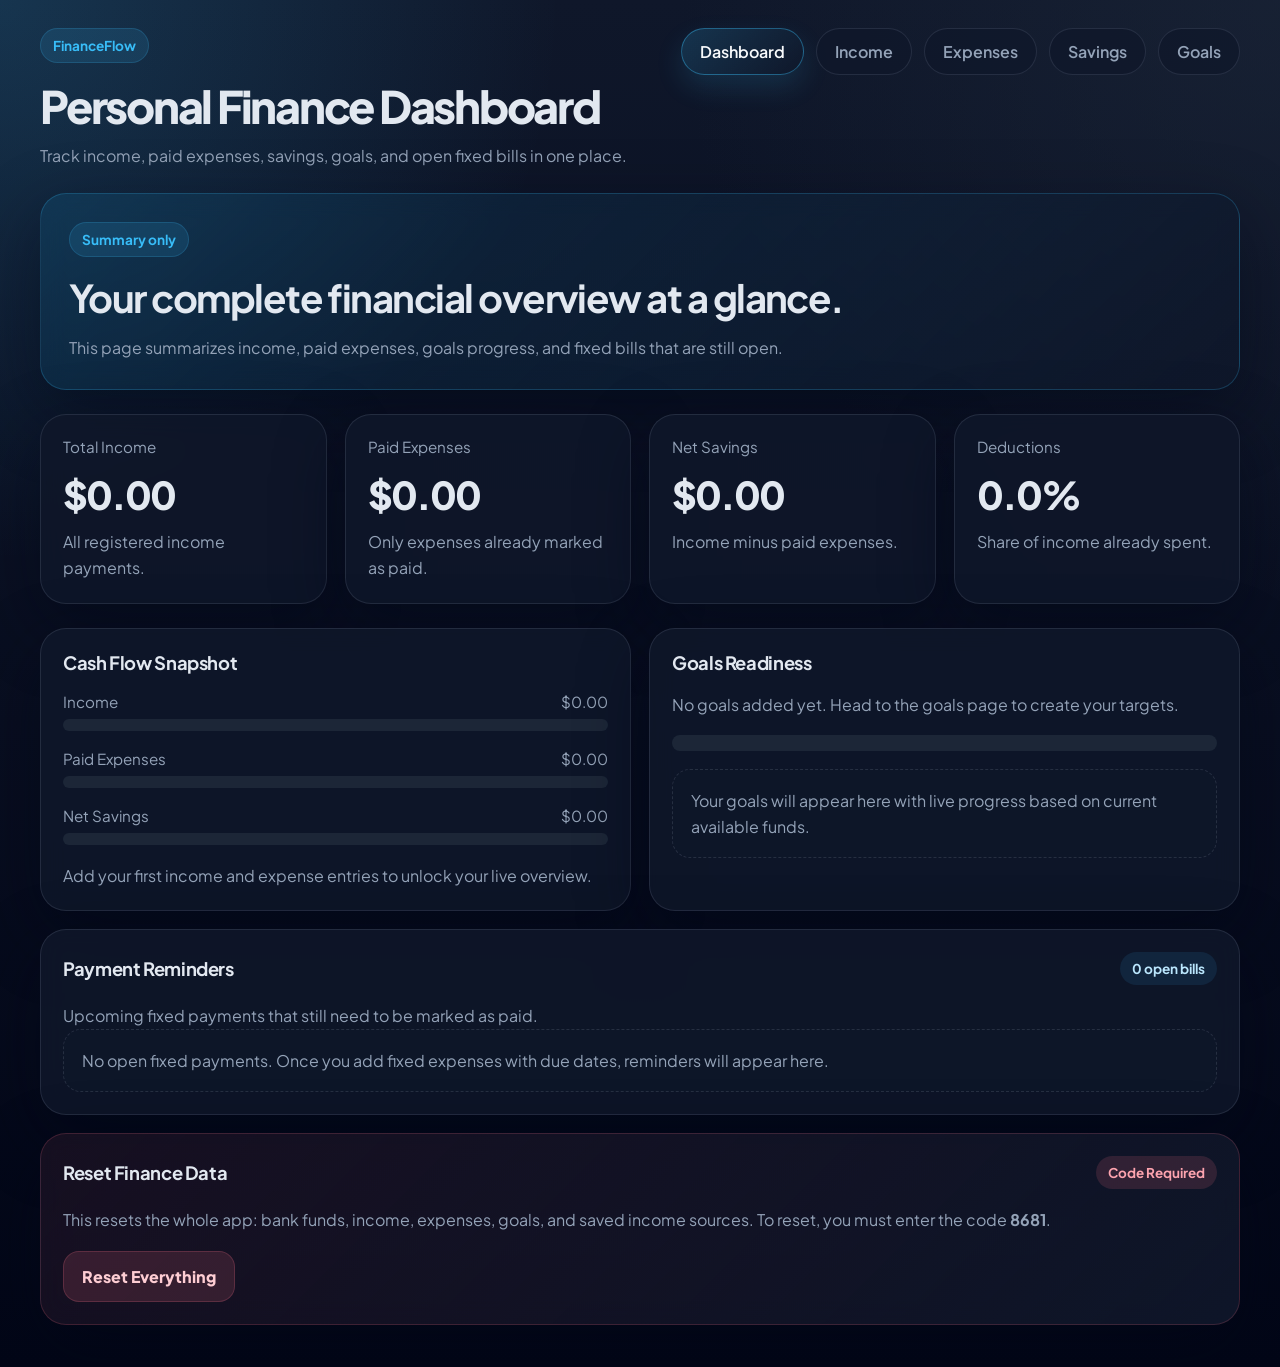
==== index.html @ 37f64ba7 "Update index.html" ====
<!DOCTYPE html>
<html lang="en">
<head>
  <meta charset="UTF-8">
  <meta name="viewport" content="width=device-width, initial-scale=1.0">
  <title>FinanceFlow | Dashboard</title>
  <link rel="preconnect" href="https://fonts.googleapis.com">
  <link rel="preconnect" href="https://fonts.gstatic.com" crossorigin>
  <link href="https://fonts.googleapis.com/css2?family=Plus+Jakarta+Sans:wght@400;500;600;700;800&display=swap" rel="stylesheet">
  <link rel="stylesheet" href="styles.css">
</head>
<body>
  <div class="app">
    <header class="topbar">
      <div class="brand">
        <span class="brand-badge">FinanceFlow</span>
        <h1>Personal Finance Dashboard</h1>
        <p>Track income, paid expenses, savings, goals, and open fixed bills in one place.</p>
      </div>

      <nav class="nav">
        <a class="active" href="index.html">Dashboard</a>
        <a href="income.html">Income</a>
        <a href="expenses.html">Expenses</a>
        <a href="savings.html">Savings</a>
        <a href="goals.html">Goals</a>
      </nav>
    </header>

    <section class="hero hero-dashboard">
      <div>
        <div class="hero-tag">Summary only</div>
        <h2>Your complete financial overview at a glance.</h2>
        <p>This page summarizes income, paid expenses, goals progress, and fixed bills that are still open.</p>
      </div>
    </section>

    <section class="stats-grid">
      <article class="card">
        <div class="metric-label">Total Income</div>
        <p class="metric-value" id="dashboard-income">$0.00</p>
        <p class="metric-meta">All registered income payments.</p>
      </article>

      <article class="card">
        <div class="metric-label">Paid Expenses</div>
        <p class="metric-value" id="dashboard-expenses">$0.00</p>
        <p class="metric-meta">Only expenses already marked as paid.</p>
      </article>

      <article class="card">
        <div class="metric-label">Net Savings</div>
        <p class="metric-value" id="dashboard-savings">$0.00</p>
        <p class="metric-meta" id="dashboard-note">Income minus paid expenses.</p>
      </article>

      <article class="card">
        <div class="metric-label">Deductions</div>
        <p class="metric-value" id="dashboard-deductions">0%</p>
        <p class="metric-meta">Share of income already spent.</p>
      </article>
    </section>

    <section class="grid-2">
      <article class="card">
        <h3 class="section-title">Cash Flow Snapshot</h3>

        <div class="snapshot">
          <div class="bar-row">
            <div class="bar-head">
              <span>Income</span>
              <span id="dashboard-income-line">$0.00</span>
            </div>
            <div class="progress-track">
              <div class="progress-fill fill-income" id="dashboard-income-bar"></div>
            </div>
          </div>

          <div class="bar-row">
            <div class="bar-head">
              <span>Paid Expenses</span>
              <span id="dashboard-expense-line">$0.00</span>
            </div>
            <div class="progress-track">
              <div class="progress-fill fill-expense" id="dashboard-expense-bar"></div>
            </div>
          </div>

          <div class="bar-row">
            <div class="bar-head">
              <span>Net Savings</span>
              <span id="dashboard-savings-line">$0.00</span>
            </div>
            <div class="progress-track">
              <div class="progress-fill fill-savings" id="dashboard-savings-bar"></div>
            </div>
          </div>
        </div>

        <p class="metric-meta" id="dashboard-summary" style="margin-top: 18px;">Add income and expenses to see your live cash flow.</p>
      </article>

      <article class="card">
        <h3 class="section-title">Goals Readiness</h3>
        <p class="metric-meta" id="dashboard-goal-copy">No goals added yet. Head to the goals page to create your targets.</p>

        <div class="progress-track large" style="margin: 18px 0;">
          <div class="progress-fill fill-goals" id="dashboard-goal-bar"></div>
        </div>

        <div id="dashboard-goal-list" class="list">
          <div class="empty-state">Your goals will appear here with live progress based on current available funds.</div>
        </div>
      </article>
    </section>

    <section class="card" style="margin-top: 18px;">
      <div class="inline-head">
        <h3 class="section-title" style="margin: 0;">Payment Reminders</h3>
        <span class="badge" id="dashboard-reminder-count">0 open bills</span>
      </div>

      <p class="metric-meta" id="dashboard-reminder-meta">Upcoming fixed payments that still need to be marked as paid.</p>

      <div id="dashboard-reminder-list" class="list">
        <div class="empty-state">No open fixed payments. Once you add fixed expenses with due dates, reminders will appear here.</div>
      </div>
    </section>

    <section class="card reset-card">
      <div class="inline-head">
        <h3 class="section-title" style="margin: 0;">Reset Finance Data</h3>
        <span class="status-pill status-bad">Code Required</span>
      </div>

      <p class="metric-meta">This resets the whole app: bank funds, income, expenses, goals, and saved income sources. To reset, you must enter the code <strong>8681</strong>.</p>

      <div class="action-row" style="margin-top: 18px;">
        <button type="button" class="button-danger" onclick="resetFinanceData()">Reset Everything</button>
      </div>
    </section>
  </div>

  <script src="app.js"></script>
</body>
</html>
---- styles.css ----
:root {
  --bg-main: #020617;
  --bg-alt: #0f172a;
  --panel: rgba(15, 23, 42, 0.9);
  --panel-strong: rgba(19, 32, 61, 0.96);
  --border: rgba(148, 163, 184, 0.16);
  --text: #e2e8f0;
  --muted: #94a3b8;
  --accent: #38bdf8;
  --accent-soft: rgba(56, 189, 248, 0.14);
  --success: #22c55e;
  --warning: #f59e0b;
  --danger: #fb7185;
  --shadow: 0 24px 70px rgba(2, 6, 23, 0.45);
  --radius-lg: 26px;
  --radius-md: 20px;
  --radius-sm: 16px;
}

* {
  box-sizing: border-box;
}

html {
  scroll-behavior: smooth;
}

body {
  margin: 0;
  min-height: 100vh;
  font-family: "Plus Jakarta Sans", sans-serif;
  color: var(--text);
  background:
    radial-gradient(circle at top left, rgba(56, 189, 248, 0.18), transparent 30%),
    radial-gradient(circle at top right, rgba(30, 41, 59, 0.55), transparent 32%),
    linear-gradient(180deg, #0f172a 0%, #020617 100%);
}

a {
  color: inherit;
  text-decoration: none;
}

button,
input,
select {
  font: inherit;
}

.app {
  width: min(1200px, calc(100% - 32px));
  margin: 0 auto;
  padding: 28px 0 42px;
}

.topbar {
  display: flex;
  justify-content: space-between;
  align-items: flex-start;
  gap: 18px;
  margin-bottom: 24px;
  flex-wrap: wrap;
}

.brand-badge {
  display: inline-flex;
  align-items: center;
  gap: 8px;
  padding: 8px 12px;
  border-radius: 999px;
  background: rgba(56, 189, 248, 0.12);
  border: 1px solid rgba(56, 189, 248, 0.18);
  color: var(--accent);
  font-size: 0.85rem;
  font-weight: 700;
}

.brand h1 {
  margin: 14px 0 8px;
  font-size: clamp(1.9rem, 4vw, 2.8rem);
  font-weight: 800;
  letter-spacing: -0.05em;
}

.brand p {
  margin: 0;
  color: var(--muted);
  max-width: 760px;
  line-height: 1.7;
}

.nav {
  display: flex;
  gap: 12px;
  flex-wrap: wrap;
}

.nav a {
  padding: 12px 18px;
  border-radius: 999px;
  border: 1px solid var(--border);
  background: rgba(15, 23, 42, 0.74);
  color: var(--muted);
  font-weight: 600;
  transition: 0.2s ease;
}

.nav a:hover,
.nav a.active {
  color: #f8fafc;
  border-color: rgba(56, 189, 248, 0.4);
  background: linear-gradient(135deg, rgba(56, 189, 248, 0.18), rgba(15, 23, 42, 0.95));
  box-shadow: 0 12px 28px rgba(56, 189, 248, 0.14);
}

.hero,
.card {
  background: var(--panel);
  border: 1px solid var(--border);
  border-radius: var(--radius-lg);
  box-shadow: var(--shadow);
  backdrop-filter: blur(12px);
}

.hero {
  display: grid;
  grid-template-columns: 1.3fr auto;
  gap: 20px;
  align-items: center;
  padding: 28px;
  margin-bottom: 24px;
}

.hero-dashboard {
  background: linear-gradient(135deg, rgba(14, 165, 233, 0.12), rgba(15, 23, 42, 0.92));
  border-color: rgba(56, 189, 248, 0.22);
}

.hero-income {
  background: linear-gradient(135deg, rgba(34, 197, 94, 0.12), rgba(15, 23, 42, 0.92));
  border-color: rgba(34, 197, 94, 0.18);
}

.hero-expenses {
  background: linear-gradient(135deg, rgba(251, 113, 133, 0.12), rgba(15, 23, 42, 0.92));
  border-color: rgba(251, 113, 133, 0.18);
}

.hero-savings {
  background: linear-gradient(135deg, rgba(56, 189, 248, 0.1), rgba(34, 197, 94, 0.1));
  border-color: rgba(56, 189, 248, 0.18);
}

.hero-goals {
  background: linear-gradient(135deg, rgba(245, 158, 11, 0.12), rgba(15, 23, 42, 0.92));
  border-color: rgba(245, 158, 11, 0.18);
}

.hero-tag {
  display: inline-flex;
  padding: 8px 12px;
  border-radius: 999px;
  background: rgba(56, 189, 248, 0.12);
  border: 1px solid rgba(56, 189, 248, 0.18);
  color: var(--accent);
  font-size: 0.85rem;
  font-weight: 700;
  margin-bottom: 16px;
}

.hero h2 {
  margin: 0;
  font-size: clamp(1.6rem, 4vw, 2.4rem);
  letter-spacing: -0.04em;
}

.hero p {
  margin: 12px 0 0;
  color: var(--muted);
  line-height: 1.7;
  max-width: 760px;
}

.hero-total {
  min-width: 220px;
  padding: 20px 22px;
  border-radius: 22px;
  background: rgba(15, 23, 42, 0.82);
  border: 1px solid rgba(148, 163, 184, 0.14);
  text-align: right;
}

.hero-total span {
  display: block;
  color: var(--muted);
  margin-bottom: 8px;
}

.hero-total strong {
  display: block;
  font-size: clamp(1.8rem, 4vw, 2.6rem);
  letter-spacing: -0.05em;
}

.stats-grid {
  display: grid;
  grid-template-columns: repeat(4, minmax(0, 1fr));
  gap: 18px;
  margin-bottom: 24px;
}

.stats-grid.three {
  grid-template-columns: repeat(3, minmax(0, 1fr));
}

.card {
  padding: 22px;
}

.metric-label {
  color: var(--muted);
  font-size: 0.95rem;
  margin-bottom: 14px;
}

.metric-value {
  margin: 0 0 10px;
  font-size: clamp(1.8rem, 3vw, 2.7rem);
  font-weight: 800;
  letter-spacing: -0.05em;
}

.metric-meta,
.subtle {
  margin: 0;
  color: var(--muted);
  line-height: 1.6;
}

.section-title {
  margin: 0 0 18px;
  font-size: 1.15rem;
  letter-spacing: -0.02em;
}

.grid-2 {
  display: grid;
  grid-template-columns: 1fr 1fr;
  gap: 18px;
}

.grid-2-wide {
  display: grid;
  grid-template-columns: 0.95fr 1.05fr;
  gap: 18px;
}

.stack {
  display: grid;
  gap: 18px;
}

.form-grid {
  display: grid;
  gap: 14px;
}

.form-field {
  display: grid;
  gap: 8px;
  color: var(--muted);
  font-size: 0.95rem;
}

.input,
.select {
  width: 100%;
  padding: 14px 16px;
  border-radius: var(--radius-sm);
  border: 1px solid rgba(148, 163, 184, 0.18);
  background: rgba(15, 23, 42, 0.9);
  color: var(--text);
  outline: none;
  transition: border-color 0.2s ease, box-shadow 0.2s ease;
}

.input:focus,
.select:focus {
  border-color: rgba(56, 189, 248, 0.55);
  box-shadow: 0 0 0 4px rgba(56, 189, 248, 0.12);
}

.button,
.button-secondary,
.button-danger {
  border: none;
  border-radius: var(--radius-sm);
  padding: 14px 18px;
  font-weight: 800;
  cursor: pointer;
  transition: transform 0.2s ease, box-shadow 0.2s ease, background 0.2s ease;
}

.button {
  background: linear-gradient(135deg, #38bdf8, #0ea5e9);
  color: #02111f;
}

.button:hover,
.button-secondary:hover,
.button-danger:hover {
  transform: translateY(-1px);
}

.button:hover {
  box-shadow: 0 14px 28px rgba(56, 189, 248, 0.24);
}

.button-secondary {
  background: rgba(56, 189, 248, 0.14);
  color: #bae6fd;
  border: 1px solid rgba(56, 189, 248, 0.22);
}

.button-secondary:hover {
  box-shadow: 0 12px 24px rgba(56, 189, 248, 0.14);
}

.button-danger {
  background: rgba(251, 113, 133, 0.14);
  color: #fecdd3;
  border: 1px solid rgba(251, 113, 133, 0.2);
}

.button-danger:hover {
  box-shadow: 0 12px 24px rgba(251, 113, 133, 0.12);
}

.button-small {
  padding: 10px 12px;
  font-size: 0.88rem;
  font-weight: 700;
}

.message {
  min-height: 22px;
  font-size: 0.92rem;
}

.message.error {
  color: #fda4af;
}

.message.success {
  color: #86efac;
}

.badge {
  display: inline-flex;
  align-items: center;
  padding: 8px 12px;
  border-radius: 999px;
  background: rgba(56, 189, 248, 0.1);
  color: #bae6fd;
  font-size: 0.85rem;
  font-weight: 700;
}

.list {
  display: grid;
  gap: 12px;
}

.list-item {
  display: flex;
  justify-content: space-between;
  gap: 16px;
  align-items: center;
  padding: 16px 18px;
  border-radius: 18px;
  background: rgba(15, 23, 42, 0.78);
  border: 1px solid rgba(148, 163, 184, 0.12);
}

.list-item strong {
  display: block;
  margin-bottom: 4px;
  font-size: 0.98rem;
}

.list-item span {
  color: var(--muted);
  font-size: 0.9rem;
}

.empty-state {
  padding: 18px;
  border-radius: 18px;
  background: rgba(15, 23, 42, 0.7);
  border: 1px dashed rgba(148, 163, 184, 0.18);
  color: var(--muted);
  line-height: 1.6;
}

.snapshot {
  display: grid;
  gap: 18px;
}

.bar-row {
  display: grid;
  gap: 8px;
}

.bar-head {
  display: flex;
  justify-content: space-between;
  gap: 12px;
  color: var(--muted);
  font-size: 0.95rem;
}

.progress-track {
  width: 100%;
  height: 12px;
  background: rgba(30, 41, 59, 0.88);
  border-radius: 999px;
  overflow: hidden;
}

.progress-track.large {
  height: 16px;
}

.progress-fill {
  height: 100%;
  width: 0;
  border-radius: inherit;
  transition: width 0.35s ease;
}

.fill-income {
  background: linear-gradient(90deg, #38bdf8, #0ea5e9);
}

.fill-expense {
  background: linear-gradient(90deg, #fb7185, #f43f5e);
}

.fill-savings {
  background: linear-gradient(90deg, #22c55e, #14b8a6);
}

.fill-goals {
  background: linear-gradient(90deg, #f59e0b, #38bdf8);
}

.goal-card {
  padding: 18px;
  border-radius: 20px;
  background: rgba(15, 23, 42, 0.78);
  border: 1px solid rgba(148, 163, 184, 0.12);
}

.goal-head {
  display: flex;
  justify-content: space-between;
  align-items: center;
  gap: 14px;
  flex-wrap: wrap;
  margin-bottom: 12px;
}

.goal-meta {
  display: flex;
  justify-content: space-between;
  gap: 14px;
  flex-wrap: wrap;
  margin-top: 10px;
  color: var(--muted);
  font-size: 0.92rem;
}

.goal-breakdown {
  display: grid;
  grid-template-columns: repeat(2, minmax(0, 1fr));
  gap: 12px;
  margin-top: 14px;
}

.goal-stat {
  padding: 14px;
  border-radius: 18px;
  background: rgba(2, 6, 23, 0.36);
  border: 1px solid rgba(148, 163, 184, 0.1);
}

.goal-stat span {
  display: block;
  color: var(--muted);
  font-size: 0.82rem;
  margin-bottom: 6px;
}

.goal-stat strong {
  font-size: 1rem;
  letter-spacing: -0.02em;
}

.status-pill {
  display: inline-flex;
  align-items: center;
  padding: 8px 12px;
  border-radius: 999px;
  font-size: 0.84rem;
  font-weight: 700;
}

.status-good {
  background: rgba(34, 197, 94, 0.14);
  color: #86efac;
}

.status-warn {
  background: rgba(245, 158, 11, 0.14);
  color: #fcd34d;
}

.status-bad {
  background: rgba(251, 113, 133, 0.14);
  color: #fda4af;
}

.tip-list {
  display: grid;
  gap: 12px;
}

.tip {
  padding: 16px 18px;
  border-radius: 18px;
  background: rgba(15, 23, 42, 0.78);
  border: 1px solid rgba(148, 163, 184, 0.12);
  color: var(--muted);
  line-height: 1.6;
}

.chart-wrap {
  position: relative;
  min-height: 320px;
}

.chart-empty {
  display: none;
  place-items: center;
  min-height: 260px;
  border-radius: 18px;
  background: rgba(15, 23, 42, 0.72);
  border: 1px dashed rgba(148, 163, 184, 0.18);
  color: var(--muted);
  text-align: center;
  padding: 20px;
  line-height: 1.6;
}

.inline-head {
  display: flex;
  justify-content: space-between;
  align-items: center;
  gap: 16px;
  margin-bottom: 18px;
  flex-wrap: wrap;
}

.action-row {
  display: flex;
  gap: 8px;
  flex-wrap: wrap;
  align-items: center;
}

.source-actions {
  display: flex;
  gap: 8px;
  flex-wrap: wrap;
  align-items: center;
}

.reset-card {
  margin-top: 18px;
  border-color: rgba(251, 113, 133, 0.18);
  background: linear-gradient(135deg, rgba(251, 113, 133, 0.08), rgba(15, 23, 42, 0.92));
}

@media (max-width: 980px) {
  .hero,
  .grid-2,
  .grid-2-wide {
    grid-template-columns: 1fr;
  }

  .hero-total {
    text-align: left;
  }

  .stats-grid,
  .stats-grid.three {
    grid-template-columns: 1fr;
  }
}

@media (max-width: 640px) {
  .app {
    width: min(100% - 20px, 100%);
    padding: 18px 0 28px;
  }

  .hero,
  .card {
    padding: 18px;
    border-radius: 20px;
  }

  .nav {
    width: 100%;
  }

  .nav a {
    flex: 1 1 calc(50% - 8px);
    text-align: center;
  }

  .list-item,
  .goal-head,
  .goal-meta {
    align-items: flex-start;
  }

  .goal-breakdown {
    grid-template-columns: 1fr;
  }
}
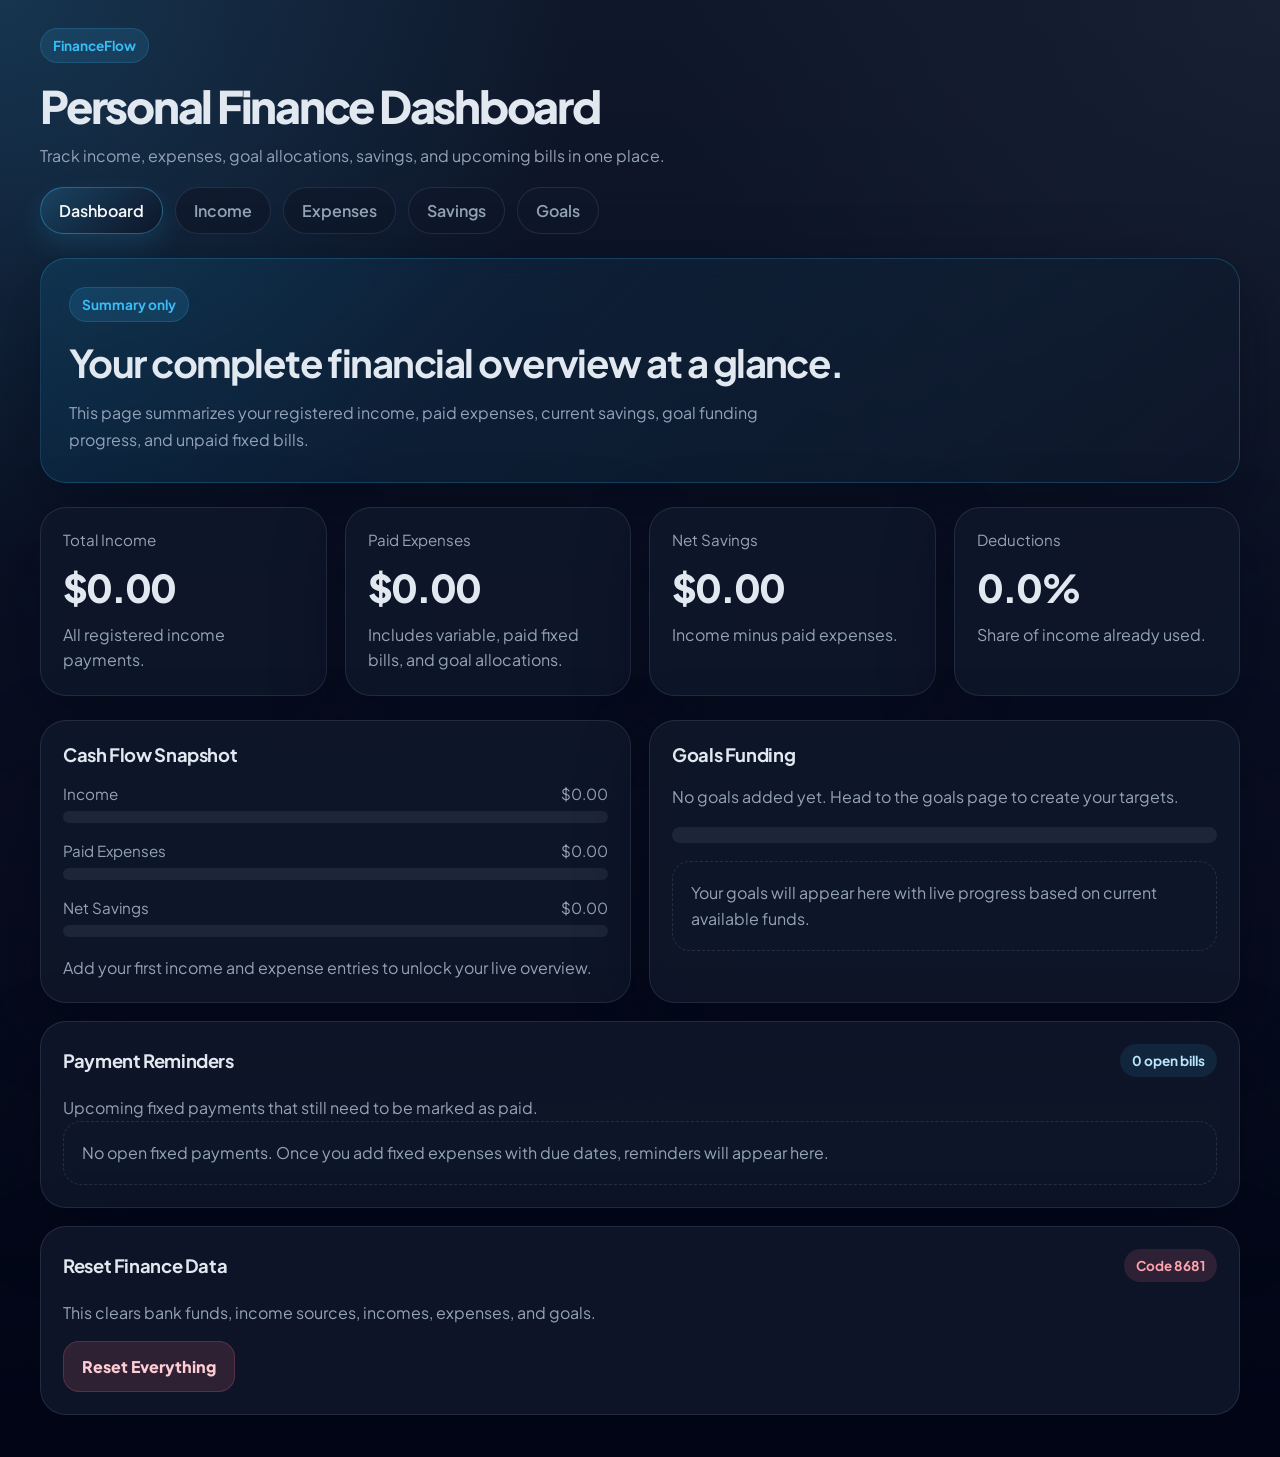
==== commit fcedd1d1: "Update index.html" ====
--- a/index.html
+++ b/index.html
@@ -15,7 +15,7 @@
       <div class="brand">
         <span class="brand-badge">FinanceFlow</span>
         <h1>Personal Finance Dashboard</h1>
-        <p>Track income, paid expenses, savings, goals, and open fixed bills in one place.</p>
+        <p>Track income, expenses, goal allocations, savings, and upcoming bills in one place.</p>
       </div>
 
       <nav class="nav">
@@ -31,7 +31,7 @@
       <div>
         <div class="hero-tag">Summary only</div>
         <h2>Your complete financial overview at a glance.</h2>
-        <p>This page summarizes income, paid expenses, goals progress, and fixed bills that are still open.</p>
+        <p>This page summarizes your registered income, paid expenses, current savings, goal funding progress, and unpaid fixed bills.</p>
       </div>
     </section>
 
@@ -45,7 +45,7 @@
       <article class="card">
         <div class="metric-label">Paid Expenses</div>
         <p class="metric-value" id="dashboard-expenses">$0.00</p>
-        <p class="metric-meta">Only expenses already marked as paid.</p>
+        <p class="metric-meta">Includes variable, paid fixed bills, and goal allocations.</p>
       </article>
 
       <article class="card">
@@ -57,7 +57,7 @@
       <article class="card">
         <div class="metric-label">Deductions</div>
         <p class="metric-value" id="dashboard-deductions">0%</p>
-        <p class="metric-meta">Share of income already spent.</p>
+        <p class="metric-meta">Share of income already used.</p>
       </article>
     </section>
 
@@ -101,7 +101,7 @@
       </article>
 
       <article class="card">
-        <h3 class="section-title">Goals Readiness</h3>
+        <h3 class="section-title">Goals Funding</h3>
         <p class="metric-meta" id="dashboard-goal-copy">No goals added yet. Head to the goals page to create your targets.</p>
 
         <div class="progress-track large" style="margin: 18px 0;">
@@ -109,7 +109,7 @@
         </div>
 
         <div id="dashboard-goal-list" class="list">
-          <div class="empty-state">Your goals will appear here with live progress based on current available funds.</div>
+          <div class="empty-state">Your goals will appear here with progress based on money allocated to each goal.</div>
         </div>
       </article>
     </section>
@@ -127,16 +127,14 @@
       </div>
     </section>
 
-    <section class="card reset-card">
+    <section class="card" style="margin-top: 18px;">
       <div class="inline-head">
         <h3 class="section-title" style="margin: 0;">Reset Finance Data</h3>
-        <span class="status-pill status-bad">Code Required</span>
+        <span class="status-pill status-bad">Code 8681</span>
       </div>
-
-      <p class="metric-meta">This resets the whole app: bank funds, income, expenses, goals, and saved income sources. To reset, you must enter the code <strong>8681</strong>.</p>
-
-      <div class="action-row" style="margin-top: 18px;">
-        <button type="button" class="button-danger" onclick="resetFinanceData()">Reset Everything</button>
+      <p class="metric-meta">This clears bank funds, income sources, incomes, expenses, and goals.</p>
+      <div class="action-row" style="margin-top: 16px;">
+        <button type="button" class="button-danger" id="reset-finance-button">Reset Everything</button>
       </div>
     </section>
   </div>
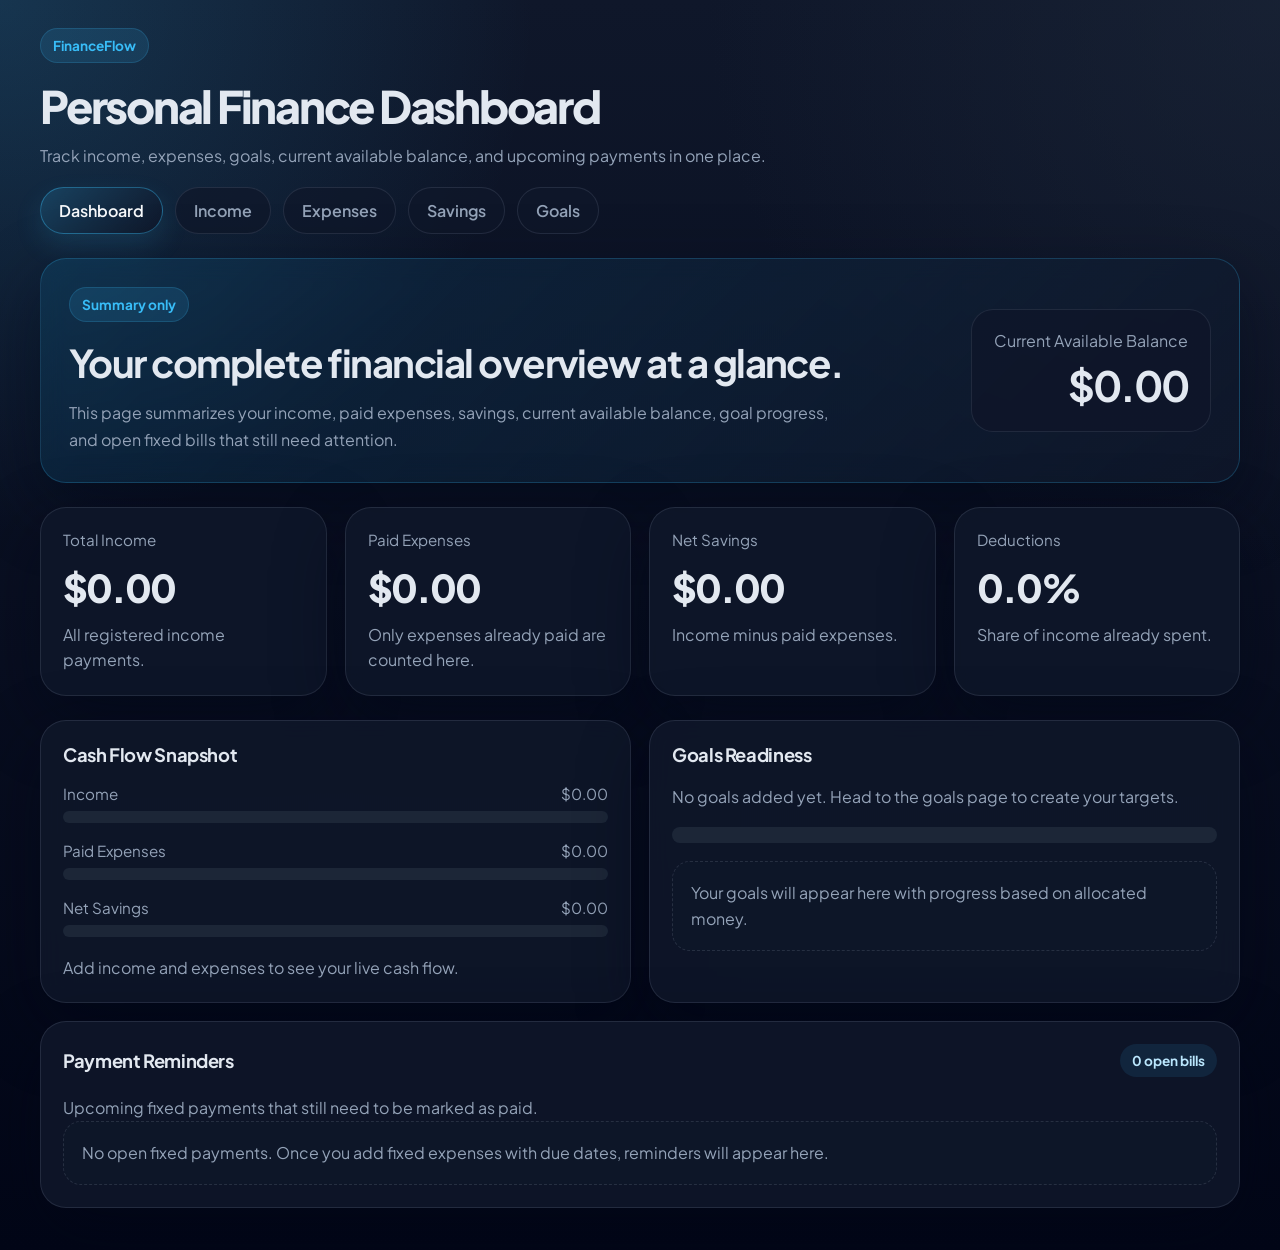
==== commit 54a51642: "Update index.html" ====
--- a/index.html
+++ b/index.html
@@ -15,7 +15,7 @@
       <div class="brand">
         <span class="brand-badge">FinanceFlow</span>
         <h1>Personal Finance Dashboard</h1>
-        <p>Track income, expenses, goal allocations, savings, and upcoming bills in one place.</p>
+        <p>Track income, expenses, goals, current available balance, and upcoming payments in one place.</p>
       </div>
 
       <nav class="nav">
@@ -31,7 +31,12 @@
       <div>
         <div class="hero-tag">Summary only</div>
         <h2>Your complete financial overview at a glance.</h2>
-        <p>This page summarizes your registered income, paid expenses, current savings, goal funding progress, and unpaid fixed bills.</p>
+        <p>This page summarizes your income, paid expenses, savings, current available balance, goal progress, and open fixed bills that still need attention.</p>
+      </div>
+
+      <div class="hero-total">
+        <span>Current Available Balance</span>
+        <strong id="dashboard-available-balance">$0.00</strong>
       </div>
     </section>
 
@@ -45,7 +50,7 @@
       <article class="card">
         <div class="metric-label">Paid Expenses</div>
         <p class="metric-value" id="dashboard-expenses">$0.00</p>
-        <p class="metric-meta">Includes variable, paid fixed bills, and goal allocations.</p>
+        <p class="metric-meta">Only expenses already paid are counted here.</p>
       </article>
 
       <article class="card">
@@ -57,7 +62,7 @@
       <article class="card">
         <div class="metric-label">Deductions</div>
         <p class="metric-value" id="dashboard-deductions">0%</p>
-        <p class="metric-meta">Share of income already used.</p>
+        <p class="metric-meta">Share of income already spent.</p>
       </article>
     </section>
 
@@ -101,7 +106,7 @@
       </article>
 
       <article class="card">
-        <h3 class="section-title">Goals Funding</h3>
+        <h3 class="section-title">Goals Readiness</h3>
         <p class="metric-meta" id="dashboard-goal-copy">No goals added yet. Head to the goals page to create your targets.</p>
 
         <div class="progress-track large" style="margin: 18px 0;">
@@ -109,7 +114,7 @@
         </div>
 
         <div id="dashboard-goal-list" class="list">
-          <div class="empty-state">Your goals will appear here with progress based on money allocated to each goal.</div>
+          <div class="empty-state">Your goals will appear here with progress based on allocated money.</div>
         </div>
       </article>
     </section>
@@ -126,17 +131,6 @@
         <div class="empty-state">No open fixed payments. Once you add fixed expenses with due dates, reminders will appear here.</div>
       </div>
     </section>
-
-    <section class="card" style="margin-top: 18px;">
-      <div class="inline-head">
-        <h3 class="section-title" style="margin: 0;">Reset Finance Data</h3>
-        <span class="status-pill status-bad">Code 8681</span>
-      </div>
-      <p class="metric-meta">This clears bank funds, income sources, incomes, expenses, and goals.</p>
-      <div class="action-row" style="margin-top: 16px;">
-        <button type="button" class="button-danger" id="reset-finance-button">Reset Everything</button>
-      </div>
-    </section>
   </div>
 
   <script src="app.js"></script>
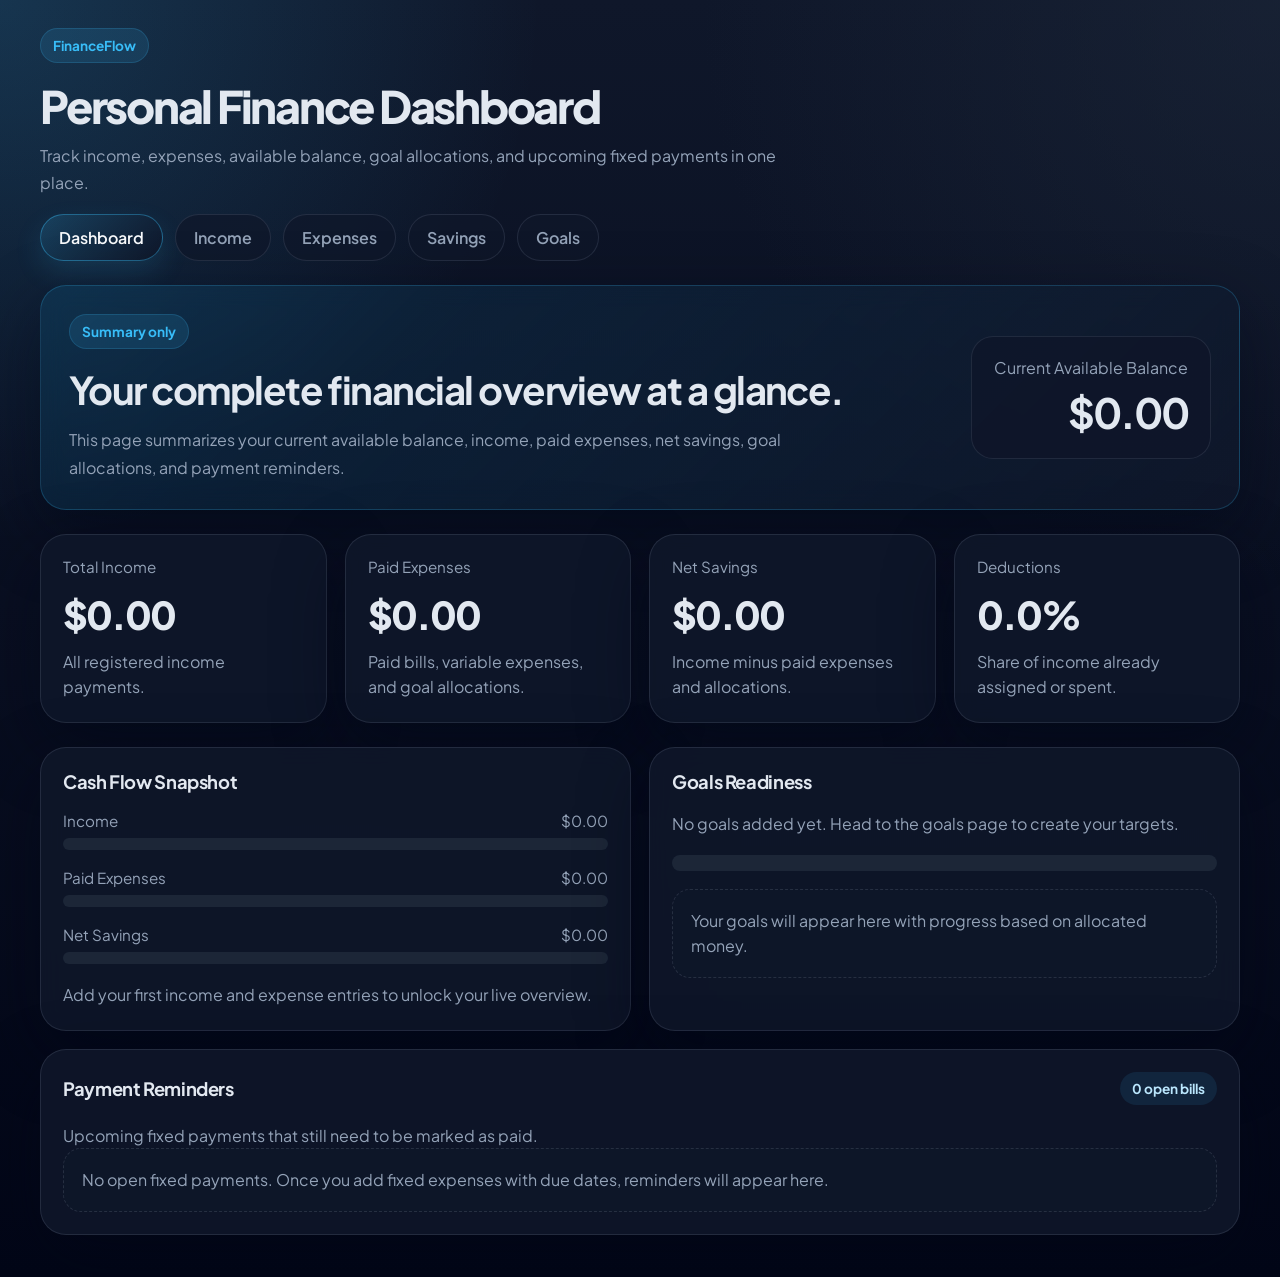
==== commit 5d9ec933: "Update index.html" ====
--- a/index.html
+++ b/index.html
@@ -15,7 +15,7 @@
       <div class="brand">
         <span class="brand-badge">FinanceFlow</span>
         <h1>Personal Finance Dashboard</h1>
-        <p>Track income, expenses, goals, current available balance, and upcoming payments in one place.</p>
+        <p>Track income, expenses, available balance, goal allocations, and upcoming fixed payments in one place.</p>
       </div>
 
       <nav class="nav">
@@ -31,7 +31,7 @@
       <div>
         <div class="hero-tag">Summary only</div>
         <h2>Your complete financial overview at a glance.</h2>
-        <p>This page summarizes your income, paid expenses, savings, current available balance, goal progress, and open fixed bills that still need attention.</p>
+        <p>This page summarizes your current available balance, income, paid expenses, net savings, goal allocations, and payment reminders.</p>
       </div>
 
       <div class="hero-total">
@@ -50,19 +50,19 @@
       <article class="card">
         <div class="metric-label">Paid Expenses</div>
         <p class="metric-value" id="dashboard-expenses">$0.00</p>
-        <p class="metric-meta">Only expenses already paid are counted here.</p>
+        <p class="metric-meta">Paid bills, variable expenses, and goal allocations.</p>
       </article>
 
       <article class="card">
         <div class="metric-label">Net Savings</div>
         <p class="metric-value" id="dashboard-savings">$0.00</p>
-        <p class="metric-meta" id="dashboard-note">Income minus paid expenses.</p>
+        <p class="metric-meta" id="dashboard-note">Income minus paid expenses and allocations.</p>
       </article>
 
       <article class="card">
         <div class="metric-label">Deductions</div>
         <p class="metric-value" id="dashboard-deductions">0%</p>
-        <p class="metric-meta">Share of income already spent.</p>
+        <p class="metric-meta">Share of income already assigned or spent.</p>
       </article>
     </section>
 
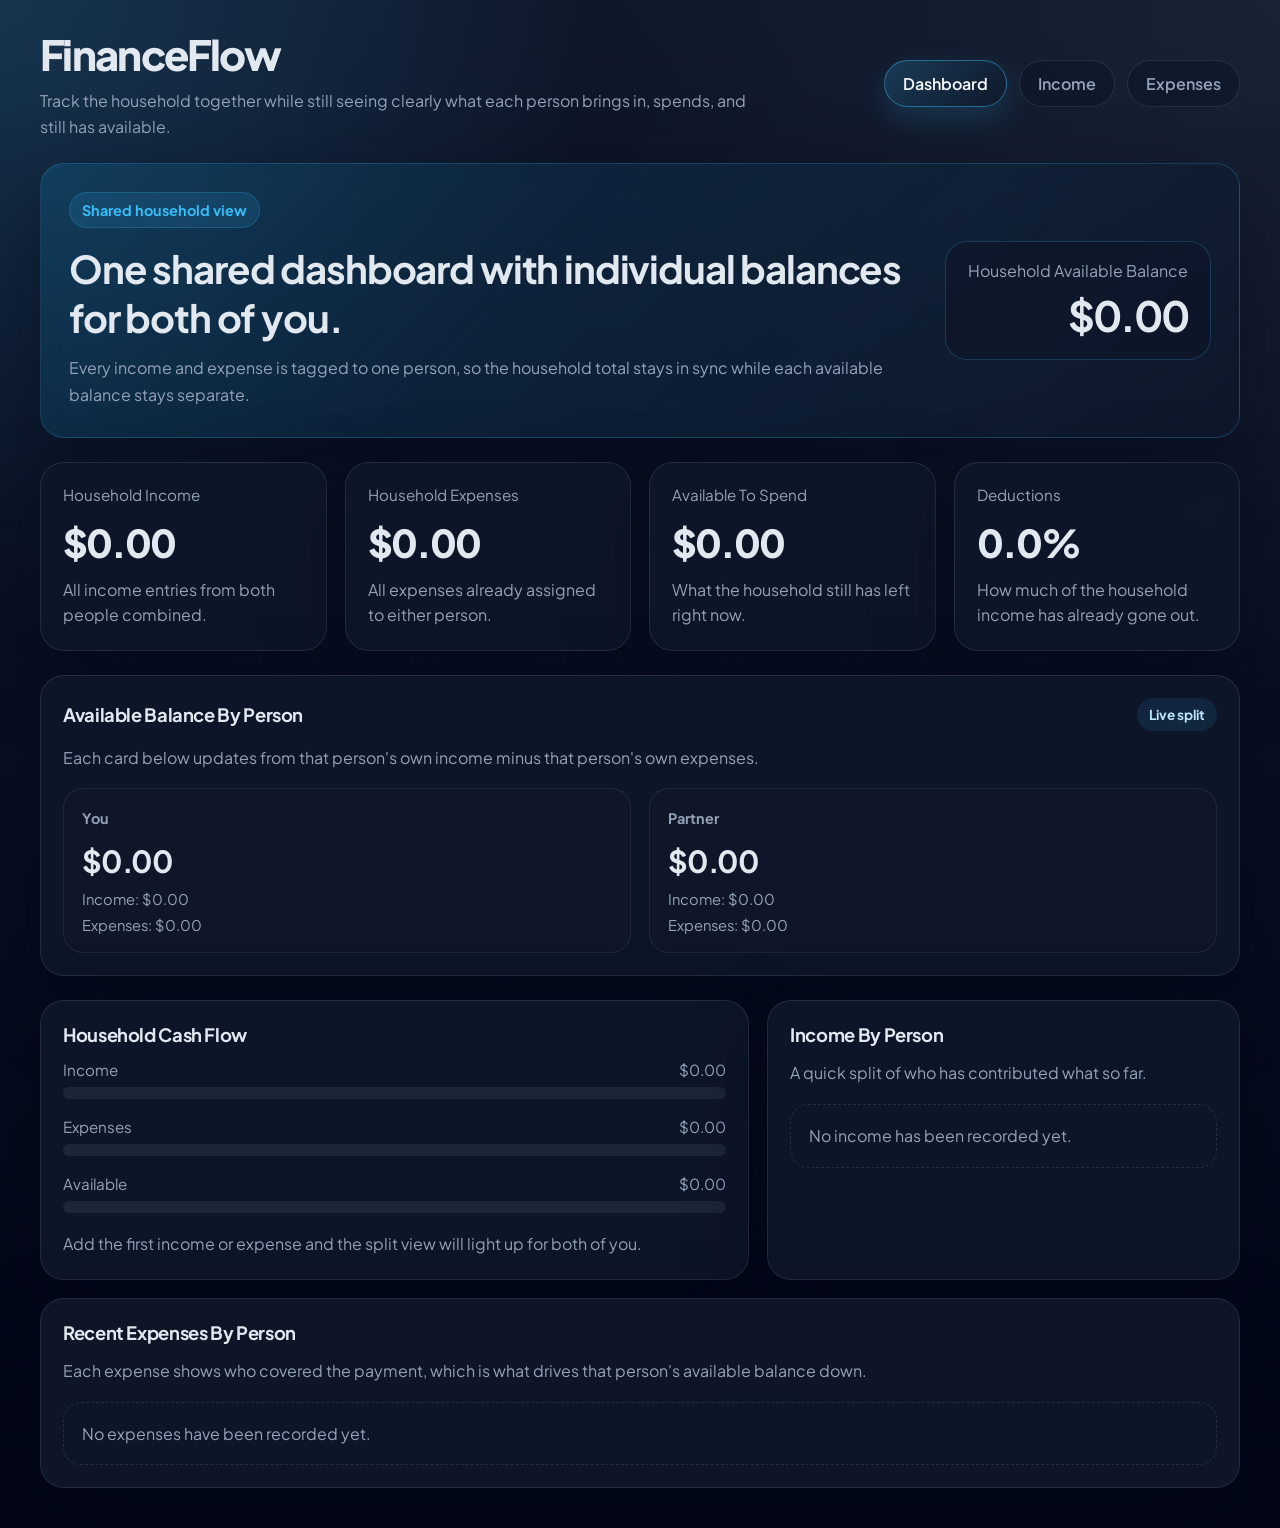
==== commit b75e328f: "Update index.html" ====
--- a/index.html
+++ b/index.html
@@ -7,128 +7,469 @@
   <link rel="preconnect" href="https://fonts.googleapis.com">
   <link rel="preconnect" href="https://fonts.gstatic.com" crossorigin>
   <link href="https://fonts.googleapis.com/css2?family=Plus+Jakarta+Sans:wght@400;500;600;700;800&display=swap" rel="stylesheet">
-  <link rel="stylesheet" href="styles.css">
+  <style>
+    :root {
+      --panel: rgba(15, 23, 42, 0.92);
+      --border: rgba(148, 163, 184, 0.16);
+      --text: #e2e8f0;
+      --muted: #94a3b8;
+      --accent: #38bdf8;
+      --shadow: 0 28px 80px rgba(2, 6, 23, 0.45);
+      --radius: 24px;
+    }
+
+    * { box-sizing: border-box; }
+
+    body {
+      margin: 0;
+      min-height: 100vh;
+      font-family: "Plus Jakarta Sans", sans-serif;
+      color: var(--text);
+      background:
+        radial-gradient(circle at top left, rgba(56, 189, 248, 0.18), transparent 30%),
+        radial-gradient(circle at top right, rgba(30, 41, 59, 0.65), transparent 34%),
+        linear-gradient(180deg, #0f172a 0%, #020617 100%);
+    }
+
+    a { color: inherit; text-decoration: none; }
+
+    .container {
+      width: min(1200px, calc(100% - 32px));
+      margin: 0 auto;
+      padding: 28px 0 40px;
+    }
+
+    .topbar {
+      display: flex;
+      justify-content: space-between;
+      align-items: center;
+      gap: 18px;
+      margin-bottom: 24px;
+      flex-wrap: wrap;
+    }
+
+    .brand h1 {
+      margin: 0;
+      font-size: clamp(1.7rem, 4vw, 2.6rem);
+      font-weight: 800;
+      letter-spacing: -0.04em;
+    }
+
+    .brand p {
+      margin: 8px 0 0;
+      color: var(--muted);
+      max-width: 720px;
+      line-height: 1.6;
+    }
+
+    .nav {
+      display: flex;
+      gap: 12px;
+      flex-wrap: wrap;
+    }
+
+    .nav a {
+      padding: 12px 18px;
+      border-radius: 999px;
+      border: 1px solid var(--border);
+      background: rgba(15, 23, 42, 0.72);
+      color: var(--muted);
+      font-weight: 600;
+      transition: 0.2s ease;
+    }
+
+    .nav a:hover,
+    .nav a.active {
+      color: #f8fafc;
+      border-color: rgba(56, 189, 248, 0.45);
+      background: linear-gradient(135deg, rgba(56, 189, 248, 0.2), rgba(15, 23, 42, 0.9));
+      box-shadow: 0 12px 30px rgba(56, 189, 248, 0.16);
+    }
+
+    .hero,
+    .card {
+      background: var(--panel);
+      border: 1px solid var(--border);
+      border-radius: var(--radius);
+      box-shadow: var(--shadow);
+      backdrop-filter: blur(10px);
+    }
+
+    .hero {
+      display: grid;
+      grid-template-columns: 1.2fr auto;
+      gap: 18px;
+      align-items: center;
+      padding: 28px;
+      margin-bottom: 24px;
+      background: linear-gradient(135deg, rgba(14, 165, 233, 0.16), rgba(15, 23, 42, 0.92));
+      border-color: rgba(56, 189, 248, 0.22);
+    }
+
+    .hero-tag {
+      display: inline-flex;
+      padding: 8px 12px;
+      border-radius: 999px;
+      background: rgba(56, 189, 248, 0.12);
+      border: 1px solid rgba(56, 189, 248, 0.2);
+      color: var(--accent);
+      font-size: 0.9rem;
+      font-weight: 700;
+      margin-bottom: 16px;
+    }
+
+    .hero h2 {
+      margin: 0;
+      font-size: clamp(1.6rem, 4vw, 2.4rem);
+      letter-spacing: -0.03em;
+    }
+
+    .hero p {
+      margin: 12px 0 0;
+      color: var(--muted);
+      line-height: 1.7;
+    }
+
+    .hero-total {
+      padding: 18px 22px;
+      min-width: 240px;
+      border-radius: 22px;
+      background: rgba(15, 23, 42, 0.78);
+      border: 1px solid rgba(56, 189, 248, 0.22);
+      text-align: right;
+    }
+
+    .hero-total span {
+      display: block;
+      color: var(--muted);
+      margin-bottom: 8px;
+    }
+
+    .hero-total strong {
+      font-size: clamp(1.8rem, 4vw, 2.6rem);
+      letter-spacing: -0.05em;
+    }
+
+    .stats-grid,
+    .person-grid,
+    .content-grid {
+      display: grid;
+      gap: 18px;
+    }
+
+    .stats-grid {
+      grid-template-columns: repeat(4, minmax(0, 1fr));
+      margin-bottom: 24px;
+    }
+
+    .person-grid {
+      grid-template-columns: repeat(auto-fit, minmax(220px, 1fr));
+    }
+
+    .content-grid {
+      grid-template-columns: 1.2fr 0.8fr;
+    }
+
+    .card { padding: 22px; }
+
+    .section-title {
+      margin: 0 0 14px;
+      font-size: 1.15rem;
+      letter-spacing: -0.02em;
+    }
+
+    .section-copy,
+    .stat-meta,
+    .subtle {
+      color: var(--muted);
+      line-height: 1.6;
+      margin: 0;
+    }
+
+    .stat-label {
+      color: var(--muted);
+      font-size: 0.95rem;
+      margin-bottom: 14px;
+    }
+
+    .stat-value {
+      font-size: clamp(1.8rem, 3vw, 2.7rem);
+      font-weight: 800;
+      letter-spacing: -0.05em;
+      margin: 0 0 10px;
+    }
+
+    .inline-head {
+      display: flex;
+      justify-content: space-between;
+      gap: 16px;
+      align-items: center;
+      margin-bottom: 14px;
+      flex-wrap: wrap;
+    }
+
+    .badge {
+      display: inline-flex;
+      align-items: center;
+      padding: 8px 12px;
+      border-radius: 999px;
+      background: rgba(56, 189, 248, 0.1);
+      color: #bae6fd;
+      font-size: 0.85rem;
+      font-weight: 700;
+    }
+
+    .person-card {
+      padding: 18px;
+      border-radius: 20px;
+      background: rgba(15, 23, 42, 0.74);
+      border: 1px solid rgba(148, 163, 184, 0.12);
+    }
+
+    .shared-card {
+      border-style: dashed;
+    }
+
+    .person-kicker {
+      display: inline-flex;
+      margin-bottom: 14px;
+      color: var(--muted);
+      font-size: 0.9rem;
+      font-weight: 700;
+    }
+
+    .person-card strong {
+      display: block;
+      font-size: 1.9rem;
+      letter-spacing: -0.04em;
+      margin-bottom: 10px;
+    }
+
+    .person-meta {
+      display: grid;
+      gap: 8px;
+      color: var(--muted);
+      font-size: 0.92rem;
+    }
+
+    .list {
+      display: grid;
+      gap: 12px;
+    }
+
+    .list-item {
+      display: flex;
+      justify-content: space-between;
+      gap: 16px;
+      padding: 16px 18px;
+      border-radius: 18px;
+      background: rgba(15, 23, 42, 0.78);
+      border: 1px solid rgba(148, 163, 184, 0.12);
+    }
+
+    .list-item strong {
+      display: block;
+      margin-bottom: 4px;
+      font-size: 0.98rem;
+    }
+
+    .item-meta {
+      display: flex;
+      gap: 10px;
+      flex-wrap: wrap;
+      color: var(--muted);
+      font-size: 0.9rem;
+    }
+
+    .empty-state {
+      padding: 18px;
+      border-radius: 18px;
+      background: rgba(15, 23, 42, 0.7);
+      border: 1px dashed rgba(148, 163, 184, 0.18);
+      color: var(--muted);
+      line-height: 1.6;
+    }
+
+    .bar-stack {
+      display: grid;
+      gap: 18px;
+    }
+
+    .bar-row {
+      display: grid;
+      gap: 8px;
+    }
+
+    .bar-header {
+      display: flex;
+      justify-content: space-between;
+      gap: 12px;
+      color: var(--muted);
+      font-size: 0.95rem;
+    }
+
+    .bar-track {
+      width: 100%;
+      height: 12px;
+      background: rgba(30, 41, 59, 0.86);
+      border-radius: 999px;
+      overflow: hidden;
+    }
+
+    .bar-fill {
+      height: 100%;
+      border-radius: inherit;
+      transition: width 0.35s ease;
+    }
+
+    .income-bar { background: linear-gradient(90deg, #38bdf8, #0ea5e9); }
+    .expense-bar { background: linear-gradient(90deg, #fb7185, #f43f5e); }
+    .available-bar { background: linear-gradient(90deg, #22c55e, #14b8a6); }
+
+    @media (max-width: 980px) {
+      .hero,
+      .content-grid {
+        grid-template-columns: 1fr;
+      }
+
+      .stats-grid {
+        grid-template-columns: repeat(2, minmax(0, 1fr));
+      }
+
+      .hero-total {
+        text-align: left;
+      }
+    }
+
+    @media (max-width: 640px) {
+      .container {
+        width: min(100% - 20px, 100%);
+        padding: 18px 0 28px;
+      }
+
+      .hero,
+      .card {
+        padding: 18px;
+        border-radius: 20px;
+      }
+
+      .stats-grid {
+        grid-template-columns: 1fr;
+      }
+
+      .nav {
+        width: 100%;
+      }
+
+      .nav a {
+        flex: 1 1 calc(50% - 8px);
+        text-align: center;
+      }
+    }
+  </style>
 </head>
 <body>
-  <div class="app">
+  <div class="container" id="dashboard-page">
     <header class="topbar">
       <div class="brand">
-        <span class="brand-badge">FinanceFlow</span>
-        <h1>Personal Finance Dashboard</h1>
-        <p>Track income, expenses, available balance, goal allocations, and upcoming fixed payments in one place.</p>
+        <h1>FinanceFlow</h1>
+        <p>Track the household together while still seeing clearly what each person brings in, spends, and still has available.</p>
       </div>
-
       <nav class="nav">
         <a class="active" href="index.html">Dashboard</a>
         <a href="income.html">Income</a>
         <a href="expenses.html">Expenses</a>
-        <a href="savings.html">Savings</a>
-        <a href="goals.html">Goals</a>
       </nav>
     </header>
 
-    <section class="hero hero-dashboard">
+    <section class="hero">
       <div>
-        <div class="hero-tag">Summary only</div>
-        <h2>Your complete financial overview at a glance.</h2>
-        <p>This page summarizes your current available balance, income, paid expenses, net savings, goal allocations, and payment reminders.</p>
+        <div class="hero-tag">Shared household view</div>
+        <h2>One shared dashboard with individual balances for both of you.</h2>
+        <p>Every income and expense is tagged to one person, so the household total stays in sync while each available balance stays separate.</p>
       </div>
-
       <div class="hero-total">
-        <span>Current Available Balance</span>
-        <strong id="dashboard-available-balance">$0.00</strong>
+        <span>Household Available Balance</span>
+        <strong id="dashboard-household-available">$0.00</strong>
       </div>
     </section>
 
     <section class="stats-grid">
       <article class="card">
-        <div class="metric-label">Total Income</div>
-        <p class="metric-value" id="dashboard-income">$0.00</p>
-        <p class="metric-meta">All registered income payments.</p>
-      </article>
-
-      <article class="card">
-        <div class="metric-label">Paid Expenses</div>
-        <p class="metric-value" id="dashboard-expenses">$0.00</p>
-        <p class="metric-meta">Paid bills, variable expenses, and goal allocations.</p>
-      </article>
-
-      <article class="card">
-        <div class="metric-label">Net Savings</div>
-        <p class="metric-value" id="dashboard-savings">$0.00</p>
-        <p class="metric-meta" id="dashboard-note">Income minus paid expenses and allocations.</p>
-      </article>
-
-      <article class="card">
-        <div class="metric-label">Deductions</div>
-        <p class="metric-value" id="dashboard-deductions">0%</p>
-        <p class="metric-meta">Share of income already assigned or spent.</p>
+        <div class="stat-label">Household Income</div>
+        <p class="stat-value" id="total-income">$0.00</p>
+        <p class="stat-meta">All income entries from both people combined.</p>
+      </article>
+      <article class="card">
+        <div class="stat-label">Household Expenses</div>
+        <p class="stat-value" id="total-expenses">$0.00</p>
+        <p class="stat-meta">All expenses already assigned to either person.</p>
+      </article>
+      <article class="card">
+        <div class="stat-label">Available To Spend</div>
+        <p class="stat-value" id="total-available">$0.00</p>
+        <p class="stat-meta">What the household still has left right now.</p>
+      </article>
+      <article class="card">
+        <div class="stat-label">Deductions</div>
+        <p class="stat-value" id="deductions-value">0%</p>
+        <p class="stat-meta">How much of the household income has already gone out.</p>
       </article>
     </section>
 
-    <section class="grid-2">
-      <article class="card">
-        <h3 class="section-title">Cash Flow Snapshot</h3>
-
-        <div class="snapshot">
+    <section class="card" style="margin-bottom: 24px;">
+      <div class="inline-head">
+        <h3 class="section-title" style="margin: 0;">Available Balance By Person</h3>
+        <span class="badge">Live split</span>
+      </div>
+      <p class="section-copy">Each card below updates from that person's own income minus that person's own expenses.</p>
+      <div id="person-stats" class="person-grid" style="margin-top: 18px;"></div>
+      <p id="shared-data-note" class="subtle" style="display: none; margin-top: 18px;"></p>
+    </section>
+
+    <section class="content-grid">
+      <article class="card">
+        <h3 class="section-title">Household Cash Flow</h3>
+        <div class="bar-stack">
           <div class="bar-row">
-            <div class="bar-head">
+            <div class="bar-header">
               <span>Income</span>
-              <span id="dashboard-income-line">$0.00</span>
+              <span id="income-line">$0.00</span>
             </div>
-            <div class="progress-track">
-              <div class="progress-fill fill-income" id="dashboard-income-bar"></div>
+            <div class="bar-track"><div class="bar-fill income-bar" id="income-bar"></div></div>
+          </div>
+          <div class="bar-row">
+            <div class="bar-header">
+              <span>Expenses</span>
+              <span id="expense-line">$0.00</span>
             </div>
+            <div class="bar-track"><div class="bar-fill expense-bar" id="expense-bar"></div></div>
           </div>
-
           <div class="bar-row">
-            <div class="bar-head">
-              <span>Paid Expenses</span>
-              <span id="dashboard-expense-line">$0.00</span>
+            <div class="bar-header">
+              <span>Available</span>
+              <span id="available-line">$0.00</span>
             </div>
-            <div class="progress-track">
-              <div class="progress-fill fill-expense" id="dashboard-expense-bar"></div>
-            </div>
-          </div>
-
-          <div class="bar-row">
-            <div class="bar-head">
-              <span>Net Savings</span>
-              <span id="dashboard-savings-line">$0.00</span>
-            </div>
-            <div class="progress-track">
-              <div class="progress-fill fill-savings" id="dashboard-savings-bar"></div>
-            </div>
+            <div class="bar-track"><div class="bar-fill available-bar" id="available-bar"></div></div>
           </div>
         </div>
-
-        <p class="metric-meta" id="dashboard-summary" style="margin-top: 18px;">Add income and expenses to see your live cash flow.</p>
-      </article>
-
-      <article class="card">
-        <h3 class="section-title">Goals Readiness</h3>
-        <p class="metric-meta" id="dashboard-goal-copy">No goals added yet. Head to the goals page to create your targets.</p>
-
-        <div class="progress-track large" style="margin: 18px 0;">
-          <div class="progress-fill fill-goals" id="dashboard-goal-bar"></div>
+        <p class="section-copy" id="summary-text" style="margin-top: 18px;">Add income and expenses to activate the shared household view.</p>
+      </article>
+
+      <article class="card">
+        <h3 class="section-title">Income By Person</h3>
+        <p class="section-copy" style="margin-bottom: 18px;">A quick split of who has contributed what so far.</p>
+        <div id="income-split-list" class="list">
+          <div class="empty-state">No income has been recorded yet.</div>
         </div>
-
-        <div id="dashboard-goal-list" class="list">
-          <div class="empty-state">Your goals will appear here with progress based on allocated money.</div>
-        </div>
       </article>
     </section>
 
     <section class="card" style="margin-top: 18px;">
-      <div class="inline-head">
-        <h3 class="section-title" style="margin: 0;">Payment Reminders</h3>
-        <span class="badge" id="dashboard-reminder-count">0 open bills</span>
-      </div>
-
-      <p class="metric-meta" id="dashboard-reminder-meta">Upcoming fixed payments that still need to be marked as paid.</p>
-
-      <div id="dashboard-reminder-list" class="list">
-        <div class="empty-state">No open fixed payments. Once you add fixed expenses with due dates, reminders will appear here.</div>
+      <h3 class="section-title">Recent Expenses By Person</h3>
+      <p class="section-copy" style="margin-bottom: 18px;">Each expense shows who covered the payment, which is what drives that person's available balance down.</p>
+      <div id="expense-split-list" class="list">
+        <div class="empty-state">No expenses have been recorded yet.</div>
       </div>
     </section>
   </div>
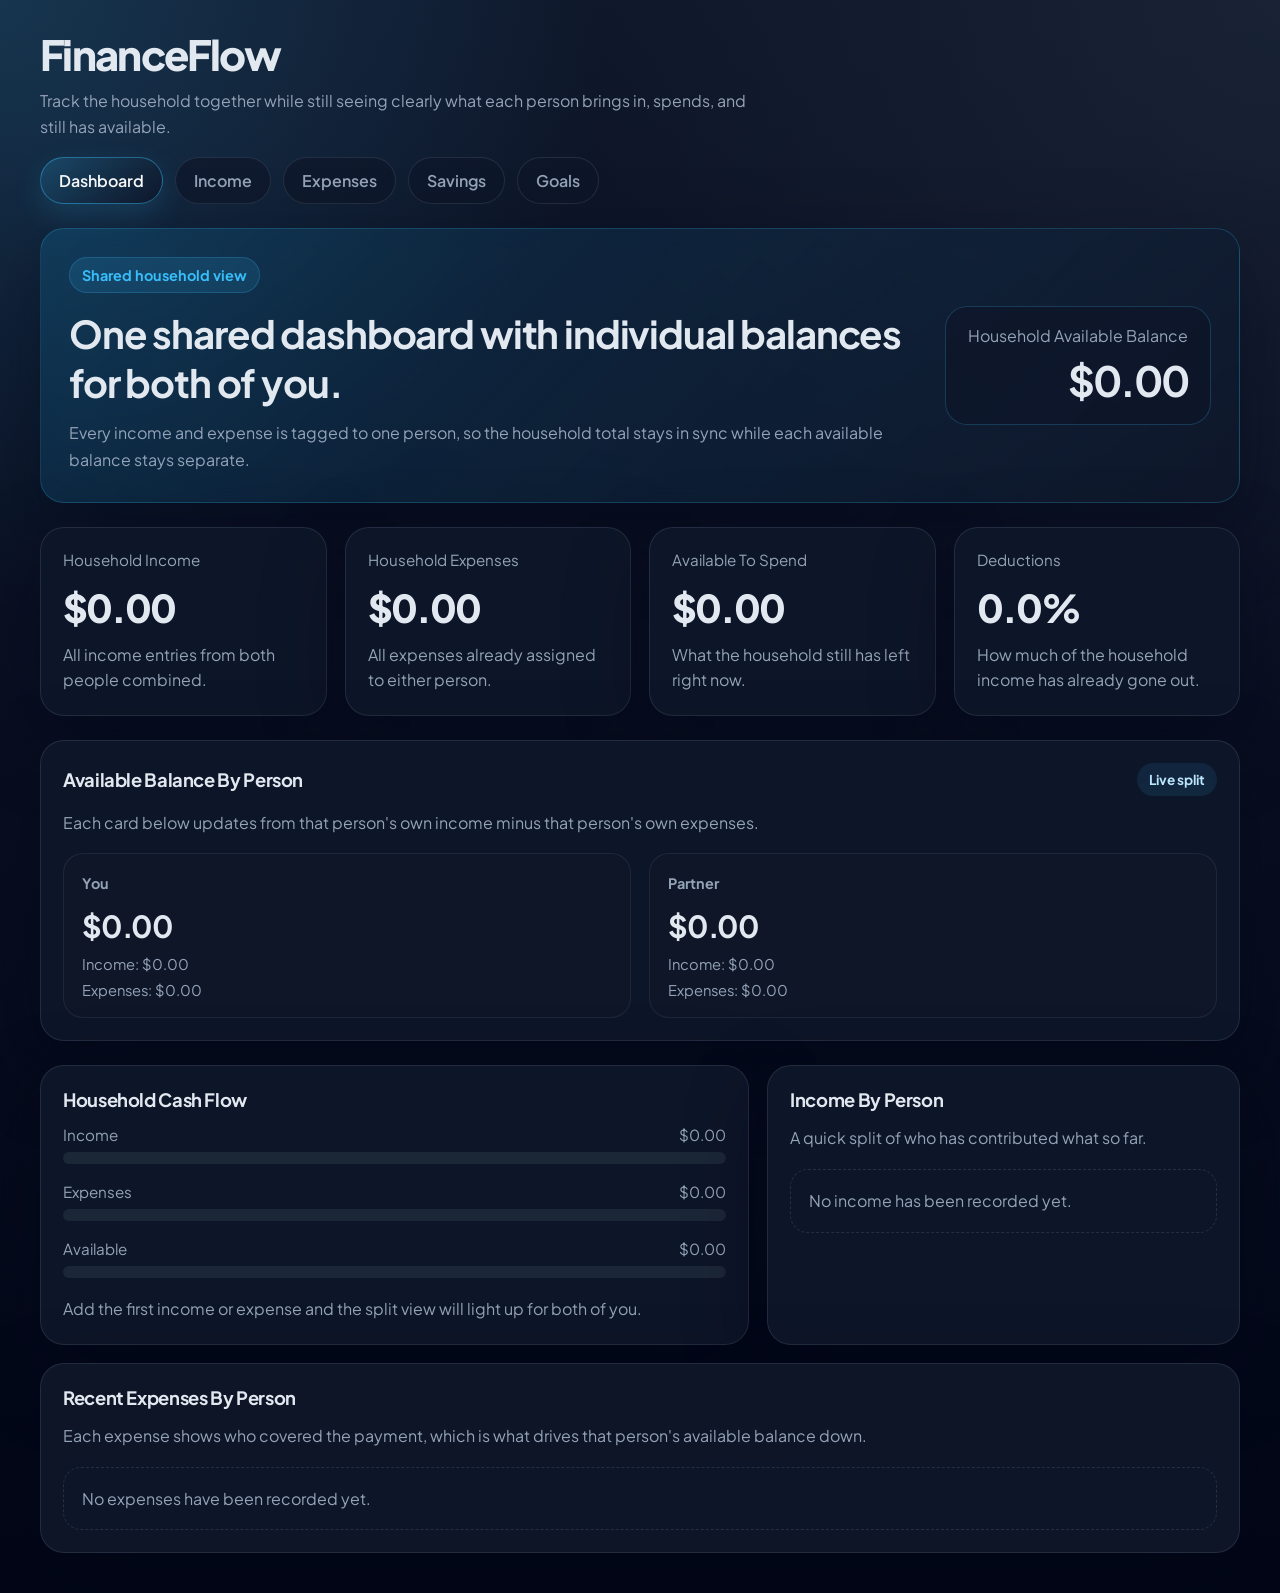
==== commit b40a1e53: "Update index.html" ====
--- a/index.html
+++ b/index.html
@@ -379,6 +379,8 @@
         <a class="active" href="index.html">Dashboard</a>
         <a href="income.html">Income</a>
         <a href="expenses.html">Expenses</a>
+        <a href="savings.html">Savings</a>
+        <a href="goals.html">Goals</a>
       </nav>
     </header>
 
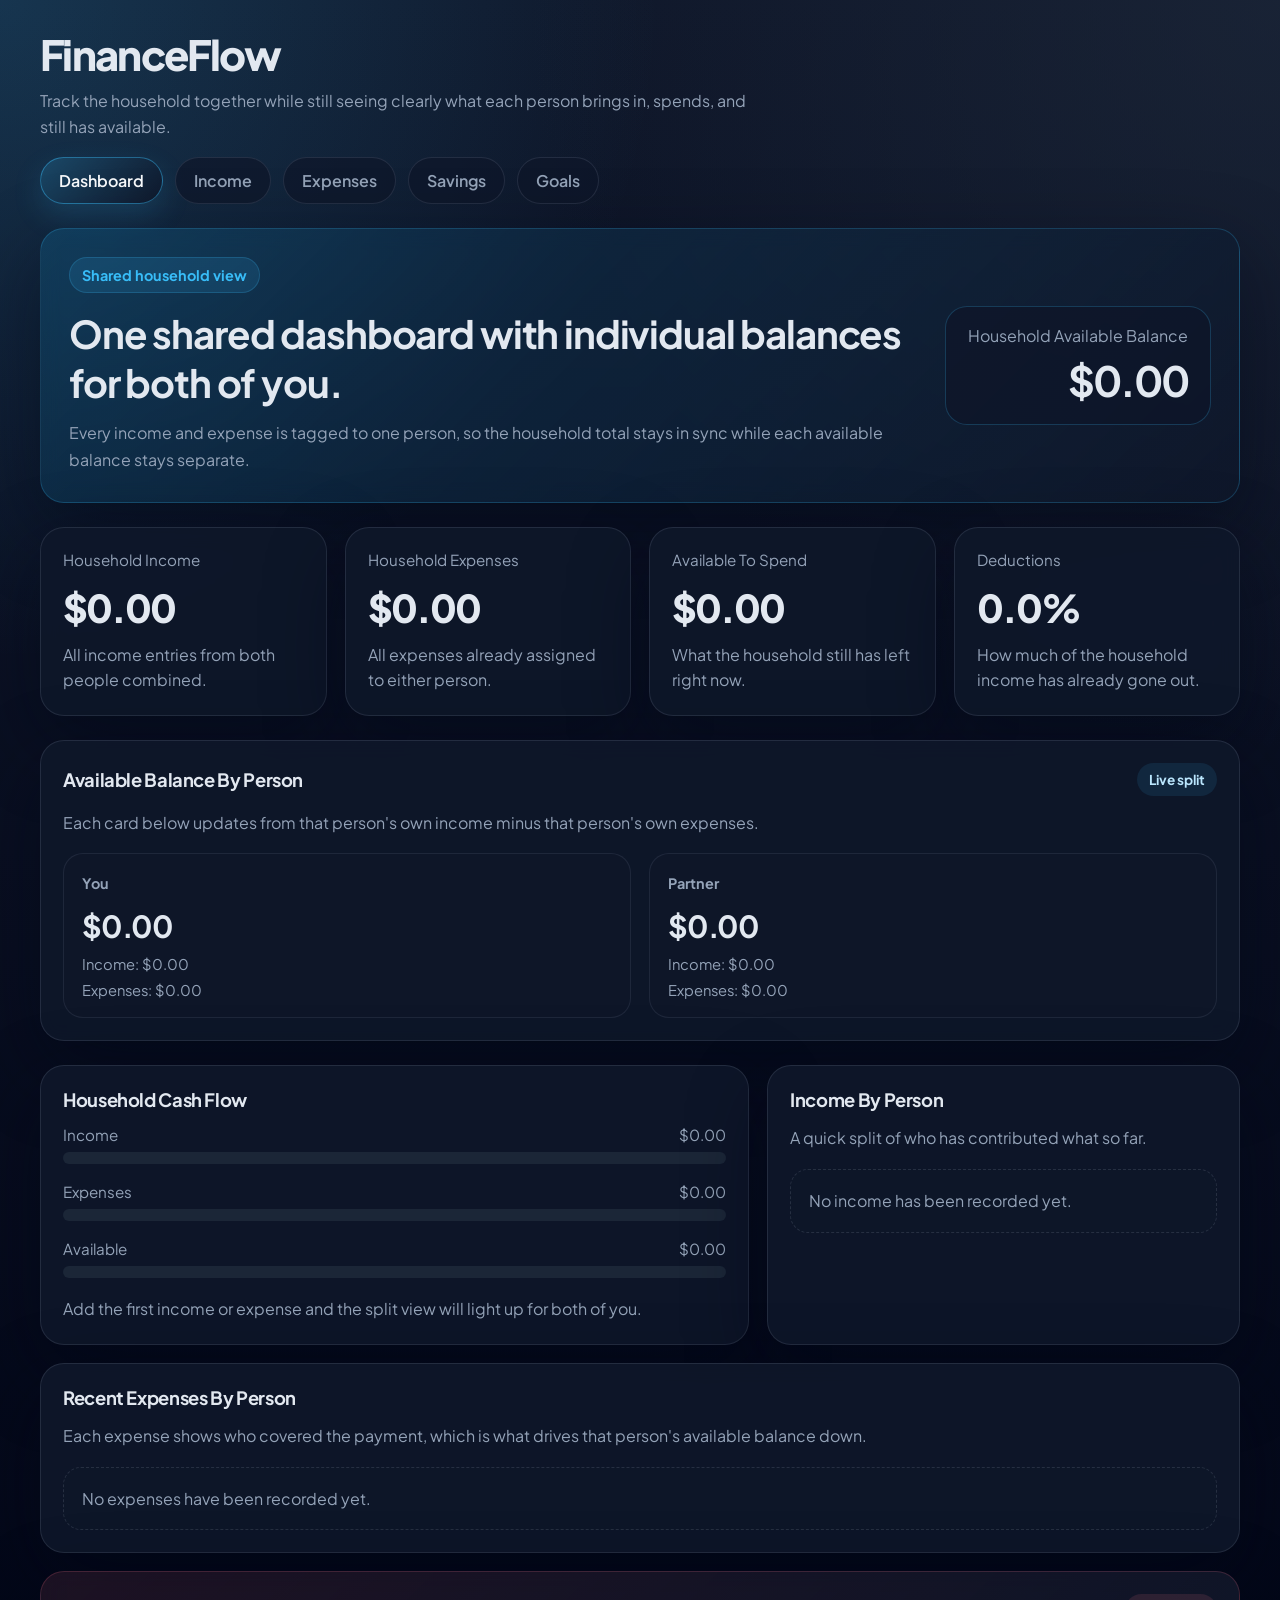
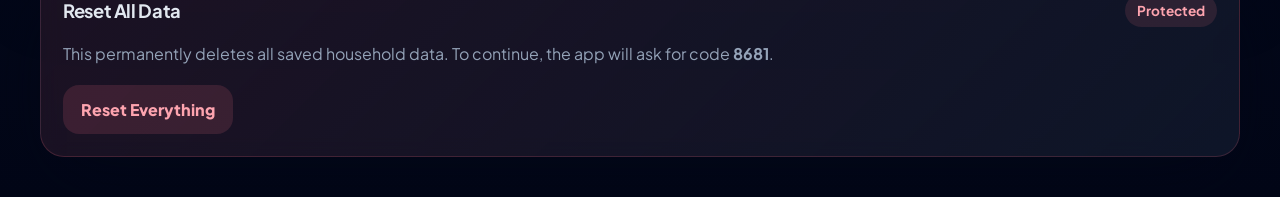
==== commit e3740128: "Update index.html" ====
--- a/index.html
+++ b/index.html
@@ -217,6 +217,38 @@
       color: #bae6fd;
       font-size: 0.85rem;
       font-weight: 700;
+    }
+
+    .button {
+      border: none;
+      border-radius: 16px;
+      padding: 14px 18px;
+      background: linear-gradient(135deg, #38bdf8, #0ea5e9);
+      color: #02111f;
+      font: inherit;
+      font-weight: 800;
+      cursor: pointer;
+      transition: transform 0.2s ease, box-shadow 0.2s ease;
+    }
+
+    .button:hover {
+      transform: translateY(-1px);
+      box-shadow: 0 16px 30px rgba(56, 189, 248, 0.26);
+    }
+
+    .button-danger {
+      background: rgba(251, 113, 133, 0.14);
+      color: #fda4af;
+      box-shadow: none;
+    }
+
+    .button.button-danger:hover {
+      box-shadow: 0 16px 30px rgba(251, 113, 133, 0.18);
+    }
+
+    .danger-zone {
+      border-color: rgba(251, 113, 133, 0.18);
+      background: linear-gradient(135deg, rgba(251, 113, 133, 0.10), rgba(15, 23, 42, 0.92));
     }
 
     .person-card {
@@ -474,6 +506,17 @@
         <div class="empty-state">No expenses have been recorded yet.</div>
       </div>
     </section>
+
+    <section class="card danger-zone" style="margin-top: 18px;">
+      <div class="inline-head">
+        <h3 class="section-title" style="margin: 0;">Reset All Data</h3>
+        <span class="badge" style="background: rgba(251, 113, 133, 0.12); color: #fda4af;">Protected</span>
+      </div>
+      <p class="section-copy" style="margin-bottom: 18px;">
+        This permanently deletes all saved household data. To continue, the app will ask for code <strong>8681</strong>.
+      </p>
+      <button class="button button-danger" id="reset-finance-button" type="button">Reset Everything</button>
+    </section>
   </div>
 
   <script src="app.js"></script>
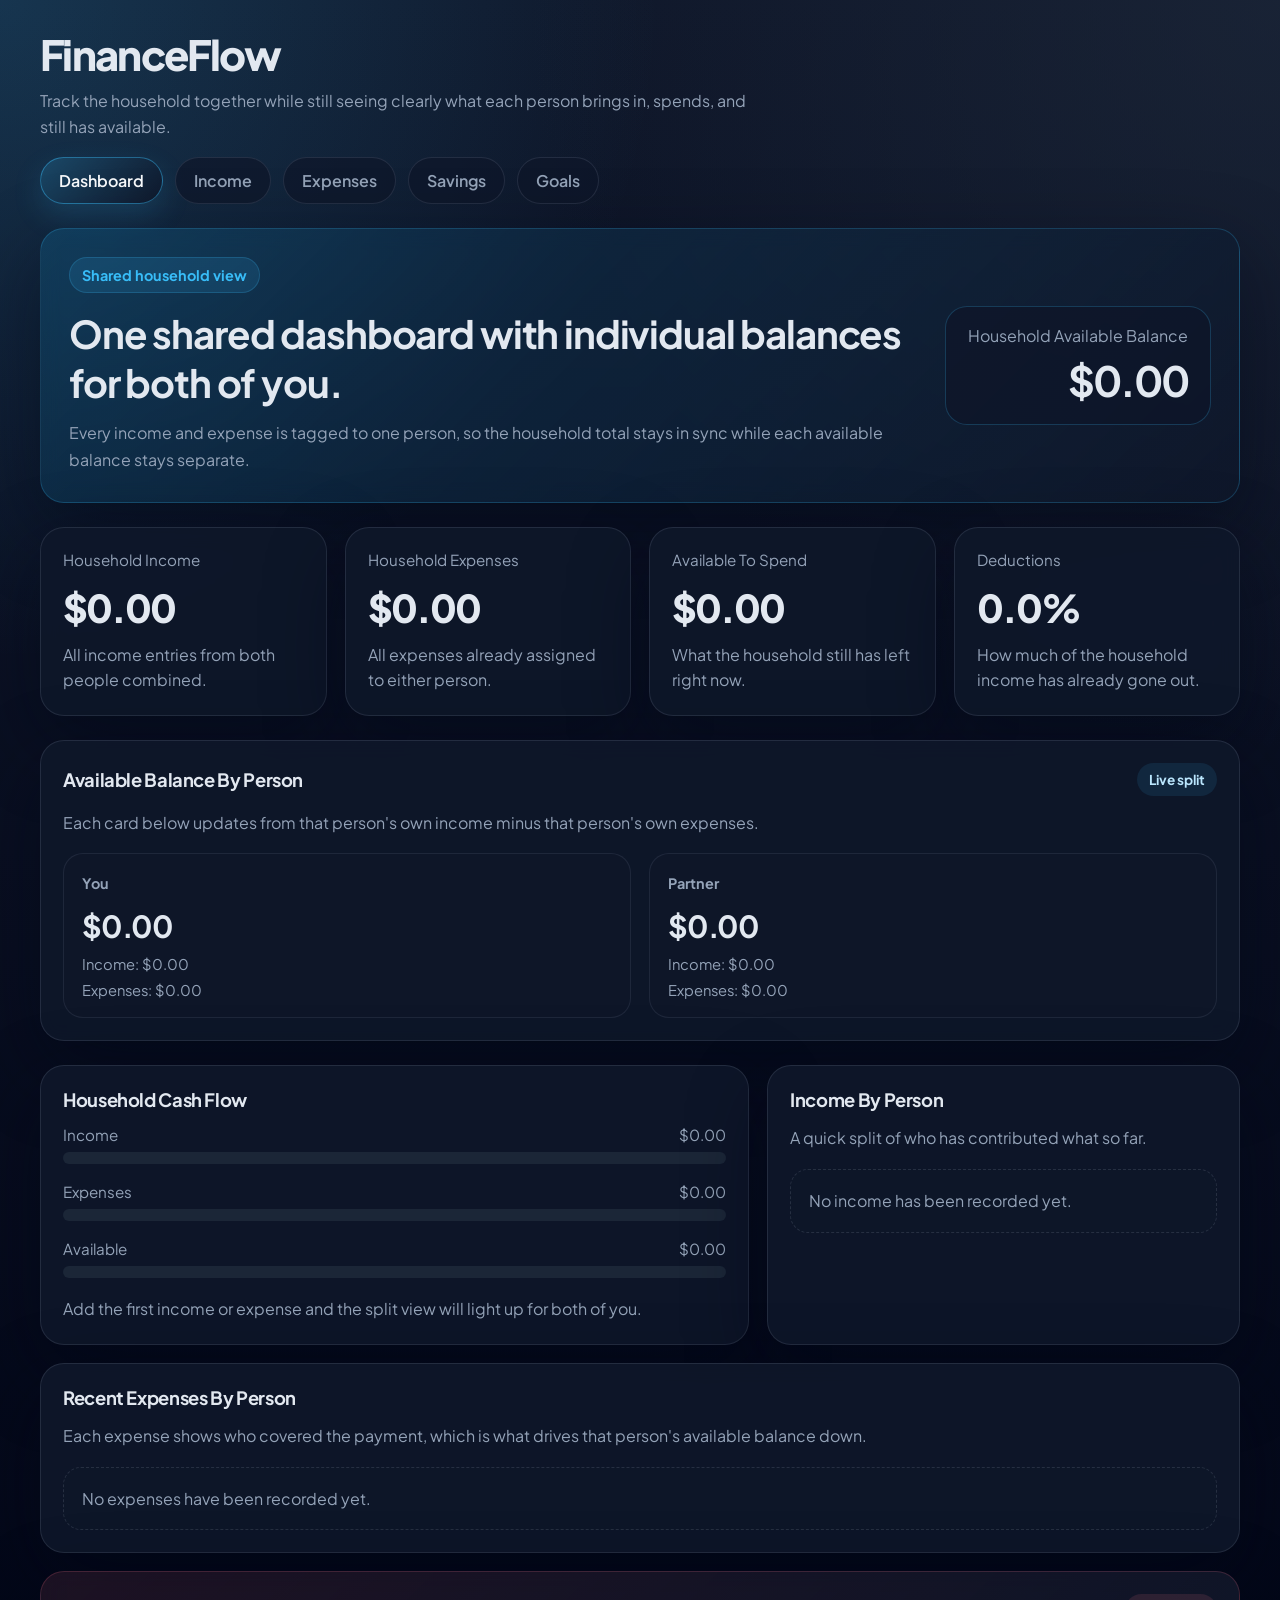
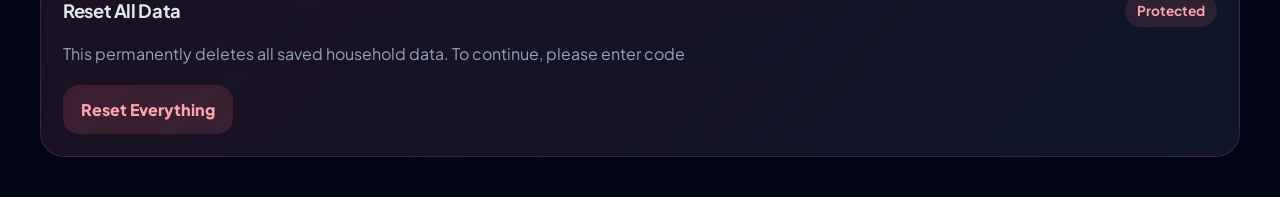
==== commit e6e6aa48: "Update index.html" ====
--- a/index.html
+++ b/index.html
@@ -513,7 +513,7 @@
         <span class="badge" style="background: rgba(251, 113, 133, 0.12); color: #fda4af;">Protected</span>
       </div>
       <p class="section-copy" style="margin-bottom: 18px;">
-        This permanently deletes all saved household data. To continue, the app will ask for code <strong>8681</strong>.
+        This permanently deletes all saved household data. To continue, please enter code
       </p>
       <button class="button button-danger" id="reset-finance-button" type="button">Reset Everything</button>
     </section>
